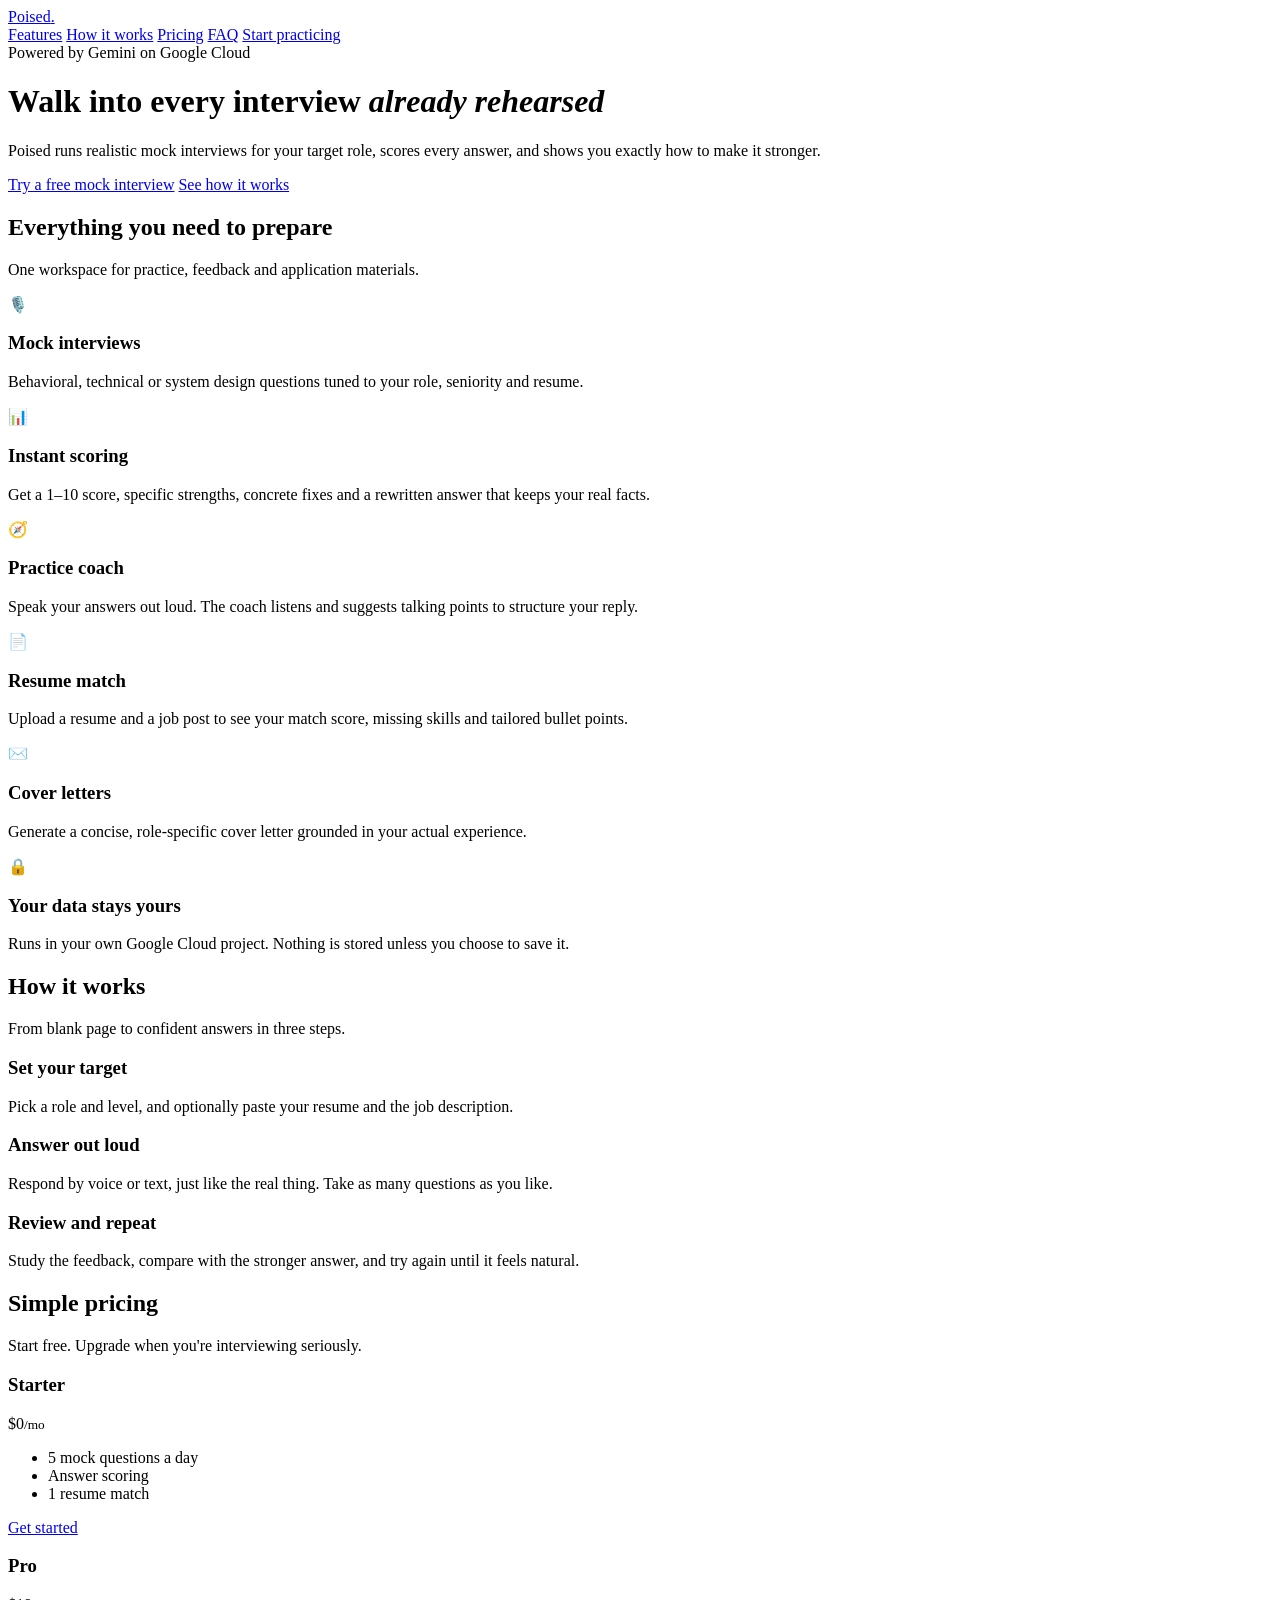
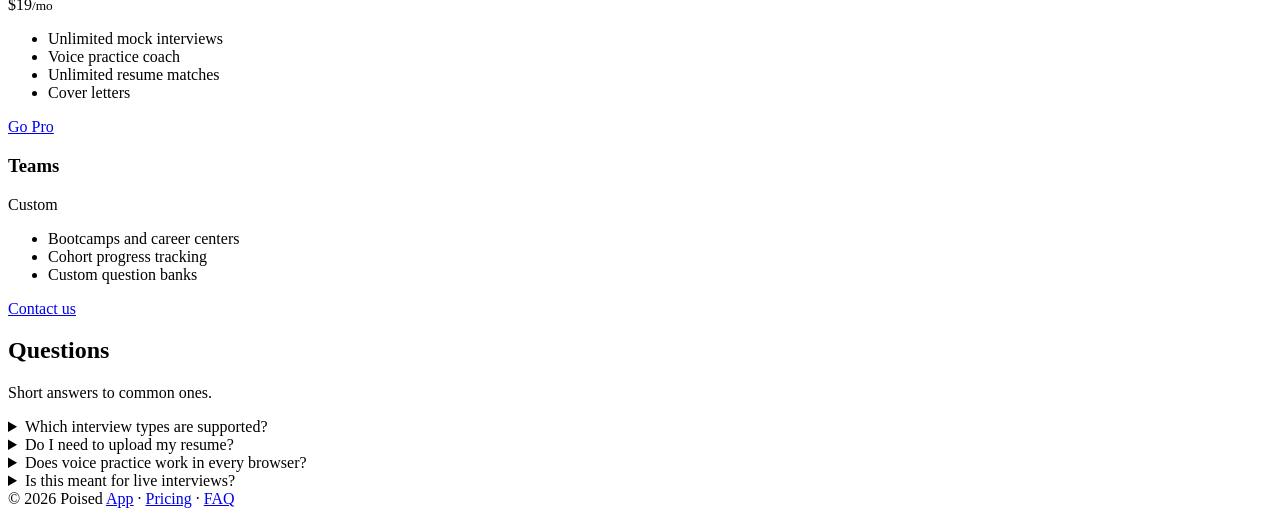
==== experiments/interview-copilot/static/index.html @ c5c408b7 "Add Poised: original AI interview coach web app (experiment) Landing page plus a practice app with m" ====
<!doctype html>
<html lang="en">
<head>
  <meta charset="utf-8" />
  <meta name="viewport" content="width=device-width, initial-scale=1" />
  <title>Poised – AI Interview Coach</title>
  <meta name="description" content="Practice interviews with an AI coach that asks real questions, scores your answers and helps you tailor your resume." />
  <link rel="stylesheet" href="/styles.css" />
</head>
<body>
  <nav class="top">
    <div class="container">
      <a class="brand" href="/">Poised<span>.</span></a>
      <div class="links">
        <a href="#features">Features</a>
        <a href="#how">How it works</a>
        <a href="#pricing">Pricing</a>
        <a href="#faq">FAQ</a>
        <a class="btn primary" href="/app.html">Start practicing</a>
      </div>
    </div>
  </nav>

  <header class="hero container">
    <div class="pill">Powered by Gemini on Google Cloud</div>
    <h1>Walk into every interview <em>already rehearsed</em></h1>
    <p>Poised runs realistic mock interviews for your target role, scores every answer, and shows you exactly how to make it stronger.</p>
    <div class="ctas">
      <a class="btn primary" href="/app.html">Try a free mock interview</a>
      <a class="btn" href="#how">See how it works</a>
    </div>
  </header>

  <section id="features">
    <div class="container">
      <h2>Everything you need to prepare</h2>
      <p class="sub">One workspace for practice, feedback and application materials.</p>
      <div class="grid">
        <div class="card"><div class="icon">🎙️</div><h3>Mock interviews</h3><p>Behavioral, technical or system design questions tuned to your role, seniority and resume.</p></div>
        <div class="card"><div class="icon">📊</div><h3>Instant scoring</h3><p>Get a 1–10 score, specific strengths, concrete fixes and a rewritten answer that keeps your real facts.</p></div>
        <div class="card"><div class="icon">🧭</div><h3>Practice coach</h3><p>Speak your answers out loud. The coach listens and suggests talking points to structure your reply.</p></div>
        <div class="card"><div class="icon">📄</div><h3>Resume match</h3><p>Upload a resume and a job post to see your match score, missing skills and tailored bullet points.</p></div>
        <div class="card"><div class="icon">✉️</div><h3>Cover letters</h3><p>Generate a concise, role-specific cover letter grounded in your actual experience.</p></div>
        <div class="card"><div class="icon">🔒</div><h3>Your data stays yours</h3><p>Runs in your own Google Cloud project. Nothing is stored unless you choose to save it.</p></div>
      </div>
    </div>
  </section>

  <section id="how">
    <div class="container">
      <h2>How it works</h2>
      <p class="sub">From blank page to confident answers in three steps.</p>
      <div class="grid steps">
        <div class="card"><h3>Set your target</h3><p>Pick a role and level, and optionally paste your resume and the job description.</p></div>
        <div class="card"><h3>Answer out loud</h3><p>Respond by voice or text, just like the real thing. Take as many questions as you like.</p></div>
        <div class="card"><h3>Review and repeat</h3><p>Study the feedback, compare with the stronger answer, and try again until it feels natural.</p></div>
      </div>
    </div>
  </section>

  <section id="pricing">
    <div class="container">
      <h2>Simple pricing</h2>
      <p class="sub">Start free. Upgrade when you're interviewing seriously.</p>
      <div class="grid">
        <div class="card"><h3>Starter</h3><div class="price">$0<small>/mo</small></div><ul><li>5 mock questions a day</li><li>Answer scoring</li><li>1 resume match</li></ul><a class="btn" href="/app.html">Get started</a></div>
        <div class="card featured"><h3>Pro</h3><div class="price">$19<small>/mo</small></div><ul><li>Unlimited mock interviews</li><li>Voice practice coach</li><li>Unlimited resume matches</li><li>Cover letters</li></ul><a class="btn primary" href="/app.html">Go Pro</a></div>
        <div class="card"><h3>Teams</h3><div class="price">Custom</div><ul><li>Bootcamps and career centers</li><li>Cohort progress tracking</li><li>Custom question banks</li></ul><a class="btn" href="mailto:hello@example.com">Contact us</a></div>
      </div>
    </div>
  </section>

  <section id="faq">
    <div class="container" style="max-width: 760px">
      <h2>Questions</h2>
      <p class="sub">Short answers to common ones.</p>
      <details><summary>Which interview types are supported?</summary><p>Behavioral, technical, system design, product sense and case interviews, for any role you type in.</p></details>
      <details><summary>Do I need to upload my resume?</summary><p>No, but questions and feedback become much more specific when you do.</p></details>
      <details><summary>Does voice practice work in every browser?</summary><p>Voice input uses the browser's speech recognition, which works best in Chrome and Edge. You can always type instead.</p></details>
      <details><summary>Is this meant for live interviews?</summary><p>Poised is a practice tool. Use it to rehearse before the interview so you can answer on your own when it counts.</p></details>
    </div>
  </section>

  <footer>
    <div class="container">
      <span>© 2026 Poised</span>
      <span><a href="/app.html">App</a> · <a href="#pricing">Pricing</a> · <a href="#faq">FAQ</a></span>
    </div>
  </footer>
</body>
</html>
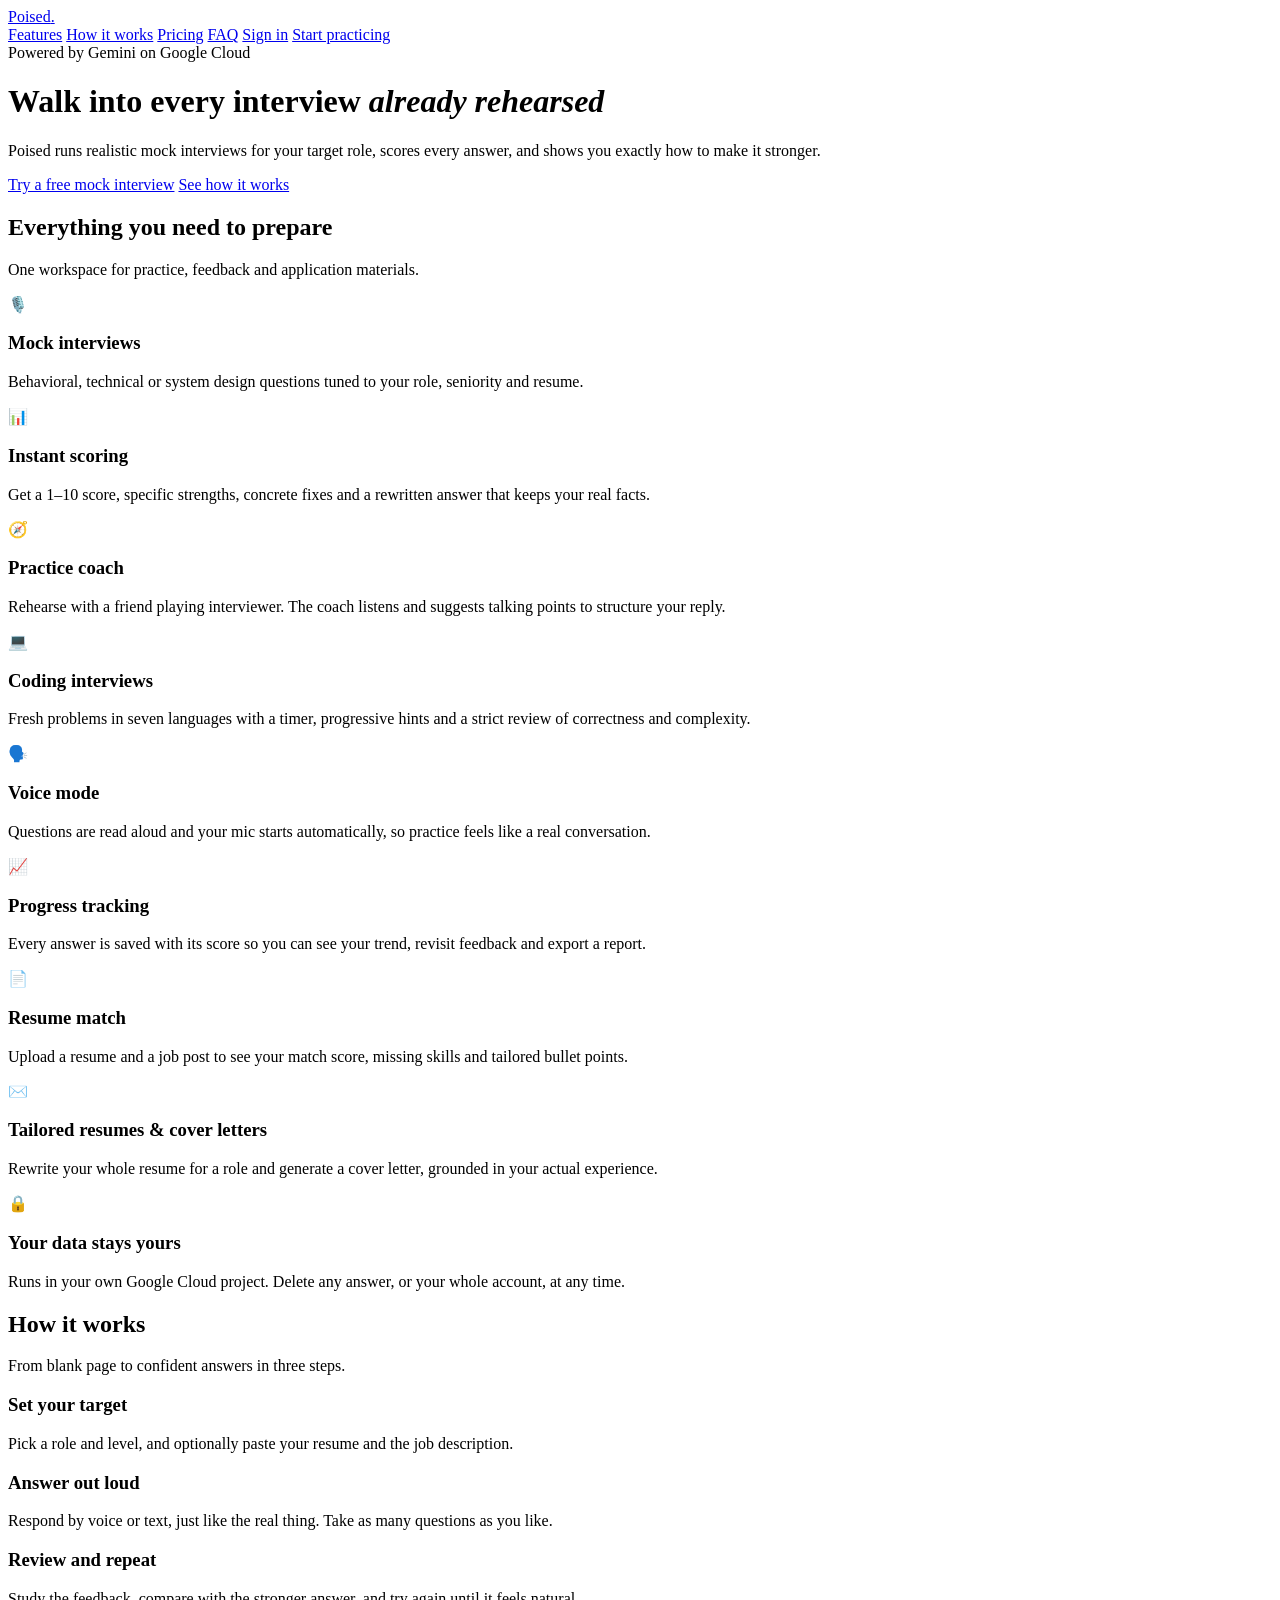
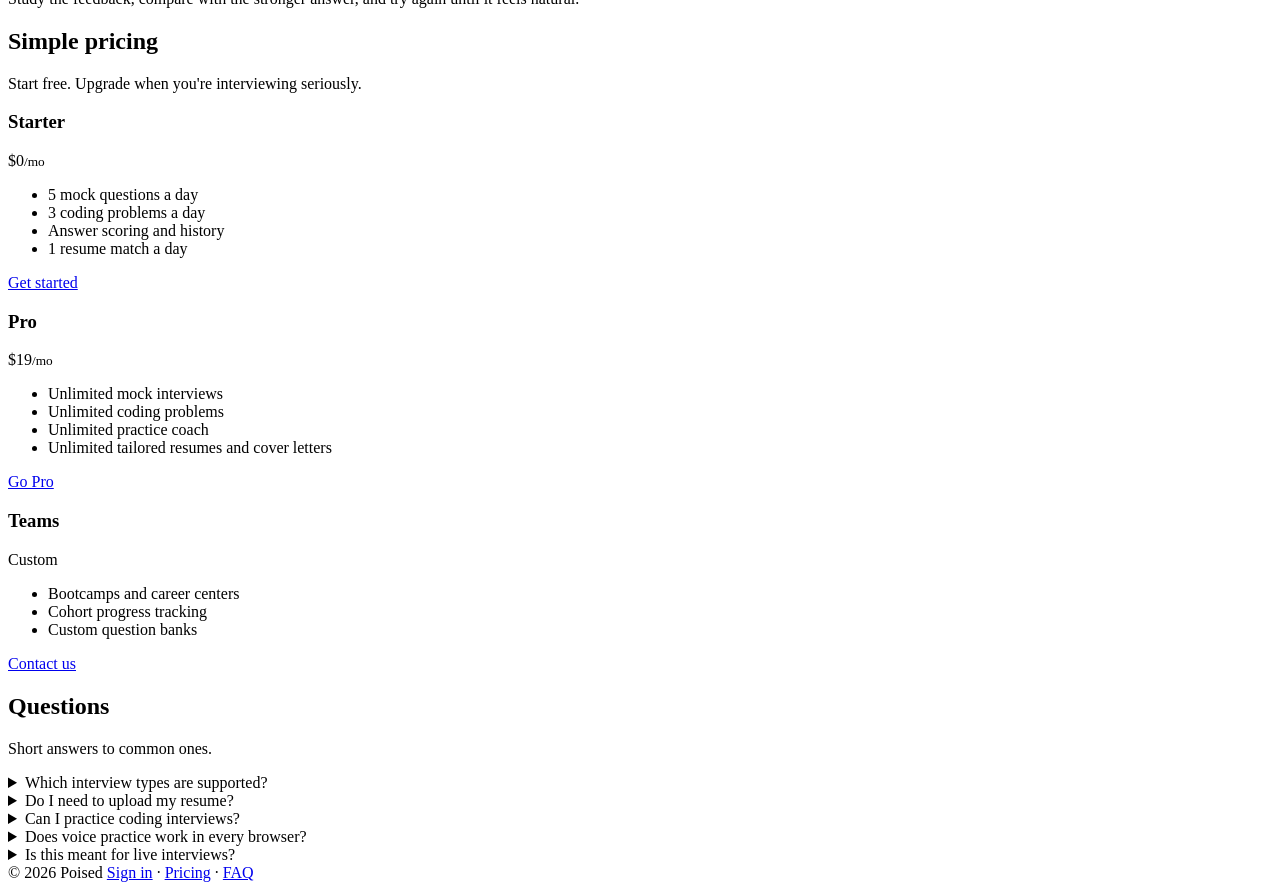
==== commit 30c8a52c: "Poised: add accounts, coding interviews, voice mode, progress tracking and billing - Email/password " ====
--- a/experiments/interview-copilot/static/index.html
+++ b/experiments/interview-copilot/static/index.html
@@ -16,7 +16,8 @@
         <a href="#how">How it works</a>
         <a href="#pricing">Pricing</a>
         <a href="#faq">FAQ</a>
-        <a class="btn primary" href="/app.html">Start practicing</a>
+        <a href="/login.html?mode=login">Sign in</a>
+        <a class="btn primary" href="/login.html">Start practicing</a>
       </div>
     </div>
   </nav>
@@ -26,7 +27,7 @@
     <h1>Walk into every interview <em>already rehearsed</em></h1>
     <p>Poised runs realistic mock interviews for your target role, scores every answer, and shows you exactly how to make it stronger.</p>
     <div class="ctas">
-      <a class="btn primary" href="/app.html">Try a free mock interview</a>
+      <a class="btn primary" href="/login.html">Try a free mock interview</a>
       <a class="btn" href="#how">See how it works</a>
     </div>
   </header>
@@ -38,10 +39,13 @@
       <div class="grid">
         <div class="card"><div class="icon">🎙️</div><h3>Mock interviews</h3><p>Behavioral, technical or system design questions tuned to your role, seniority and resume.</p></div>
         <div class="card"><div class="icon">📊</div><h3>Instant scoring</h3><p>Get a 1–10 score, specific strengths, concrete fixes and a rewritten answer that keeps your real facts.</p></div>
-        <div class="card"><div class="icon">🧭</div><h3>Practice coach</h3><p>Speak your answers out loud. The coach listens and suggests talking points to structure your reply.</p></div>
+        <div class="card"><div class="icon">🧭</div><h3>Practice coach</h3><p>Rehearse with a friend playing interviewer. The coach listens and suggests talking points to structure your reply.</p></div>
+        <div class="card"><div class="icon">💻</div><h3>Coding interviews</h3><p>Fresh problems in seven languages with a timer, progressive hints and a strict review of correctness and complexity.</p></div>
+        <div class="card"><div class="icon">🗣️</div><h3>Voice mode</h3><p>Questions are read aloud and your mic starts automatically, so practice feels like a real conversation.</p></div>
+        <div class="card"><div class="icon">📈</div><h3>Progress tracking</h3><p>Every answer is saved with its score so you can see your trend, revisit feedback and export a report.</p></div>
         <div class="card"><div class="icon">📄</div><h3>Resume match</h3><p>Upload a resume and a job post to see your match score, missing skills and tailored bullet points.</p></div>
-        <div class="card"><div class="icon">✉️</div><h3>Cover letters</h3><p>Generate a concise, role-specific cover letter grounded in your actual experience.</p></div>
-        <div class="card"><div class="icon">🔒</div><h3>Your data stays yours</h3><p>Runs in your own Google Cloud project. Nothing is stored unless you choose to save it.</p></div>
+        <div class="card"><div class="icon">✉️</div><h3>Tailored resumes &amp; cover letters</h3><p>Rewrite your whole resume for a role and generate a cover letter, grounded in your actual experience.</p></div>
+        <div class="card"><div class="icon">🔒</div><h3>Your data stays yours</h3><p>Runs in your own Google Cloud project. Delete any answer, or your whole account, at any time.</p></div>
       </div>
     </div>
   </section>
@@ -63,8 +67,8 @@
       <h2>Simple pricing</h2>
       <p class="sub">Start free. Upgrade when you're interviewing seriously.</p>
       <div class="grid">
-        <div class="card"><h3>Starter</h3><div class="price">$0<small>/mo</small></div><ul><li>5 mock questions a day</li><li>Answer scoring</li><li>1 resume match</li></ul><a class="btn" href="/app.html">Get started</a></div>
-        <div class="card featured"><h3>Pro</h3><div class="price">$19<small>/mo</small></div><ul><li>Unlimited mock interviews</li><li>Voice practice coach</li><li>Unlimited resume matches</li><li>Cover letters</li></ul><a class="btn primary" href="/app.html">Go Pro</a></div>
+        <div class="card"><h3>Starter</h3><div class="price">$0<small>/mo</small></div><ul><li>5 mock questions a day</li><li>3 coding problems a day</li><li>Answer scoring and history</li><li>1 resume match a day</li></ul><a class="btn" href="/login.html">Get started</a></div>
+        <div class="card featured"><h3>Pro</h3><div class="price">$19<small>/mo</small></div><ul><li>Unlimited mock interviews</li><li>Unlimited coding problems</li><li>Unlimited practice coach</li><li>Unlimited tailored resumes and cover letters</li></ul><a class="btn primary" href="/login.html?plan=pro">Go Pro</a></div>
         <div class="card"><h3>Teams</h3><div class="price">Custom</div><ul><li>Bootcamps and career centers</li><li>Cohort progress tracking</li><li>Custom question banks</li></ul><a class="btn" href="mailto:hello@example.com">Contact us</a></div>
       </div>
     </div>
@@ -76,6 +80,7 @@
       <p class="sub">Short answers to common ones.</p>
       <details><summary>Which interview types are supported?</summary><p>Behavioral, technical, system design, product sense and case interviews, for any role you type in.</p></details>
       <details><summary>Do I need to upload my resume?</summary><p>No, but questions and feedback become much more specific when you do.</p></details>
+      <details><summary>Can I practice coding interviews?</summary><p>Yes. Pick a language, difficulty and topic to get an original problem, then use hints and submit for a review with a score and complexity analysis.</p></details>
       <details><summary>Does voice practice work in every browser?</summary><p>Voice input uses the browser's speech recognition, which works best in Chrome and Edge. You can always type instead.</p></details>
       <details><summary>Is this meant for live interviews?</summary><p>Poised is a practice tool. Use it to rehearse before the interview so you can answer on your own when it counts.</p></details>
     </div>
@@ -84,7 +89,7 @@
   <footer>
     <div class="container">
       <span>© 2026 Poised</span>
-      <span><a href="/app.html">App</a> · <a href="#pricing">Pricing</a> · <a href="#faq">FAQ</a></span>
+      <span><a href="/login.html?mode=login">Sign in</a> · <a href="#pricing">Pricing</a> · <a href="#faq">FAQ</a></span>
     </div>
   </footer>
 </body>
